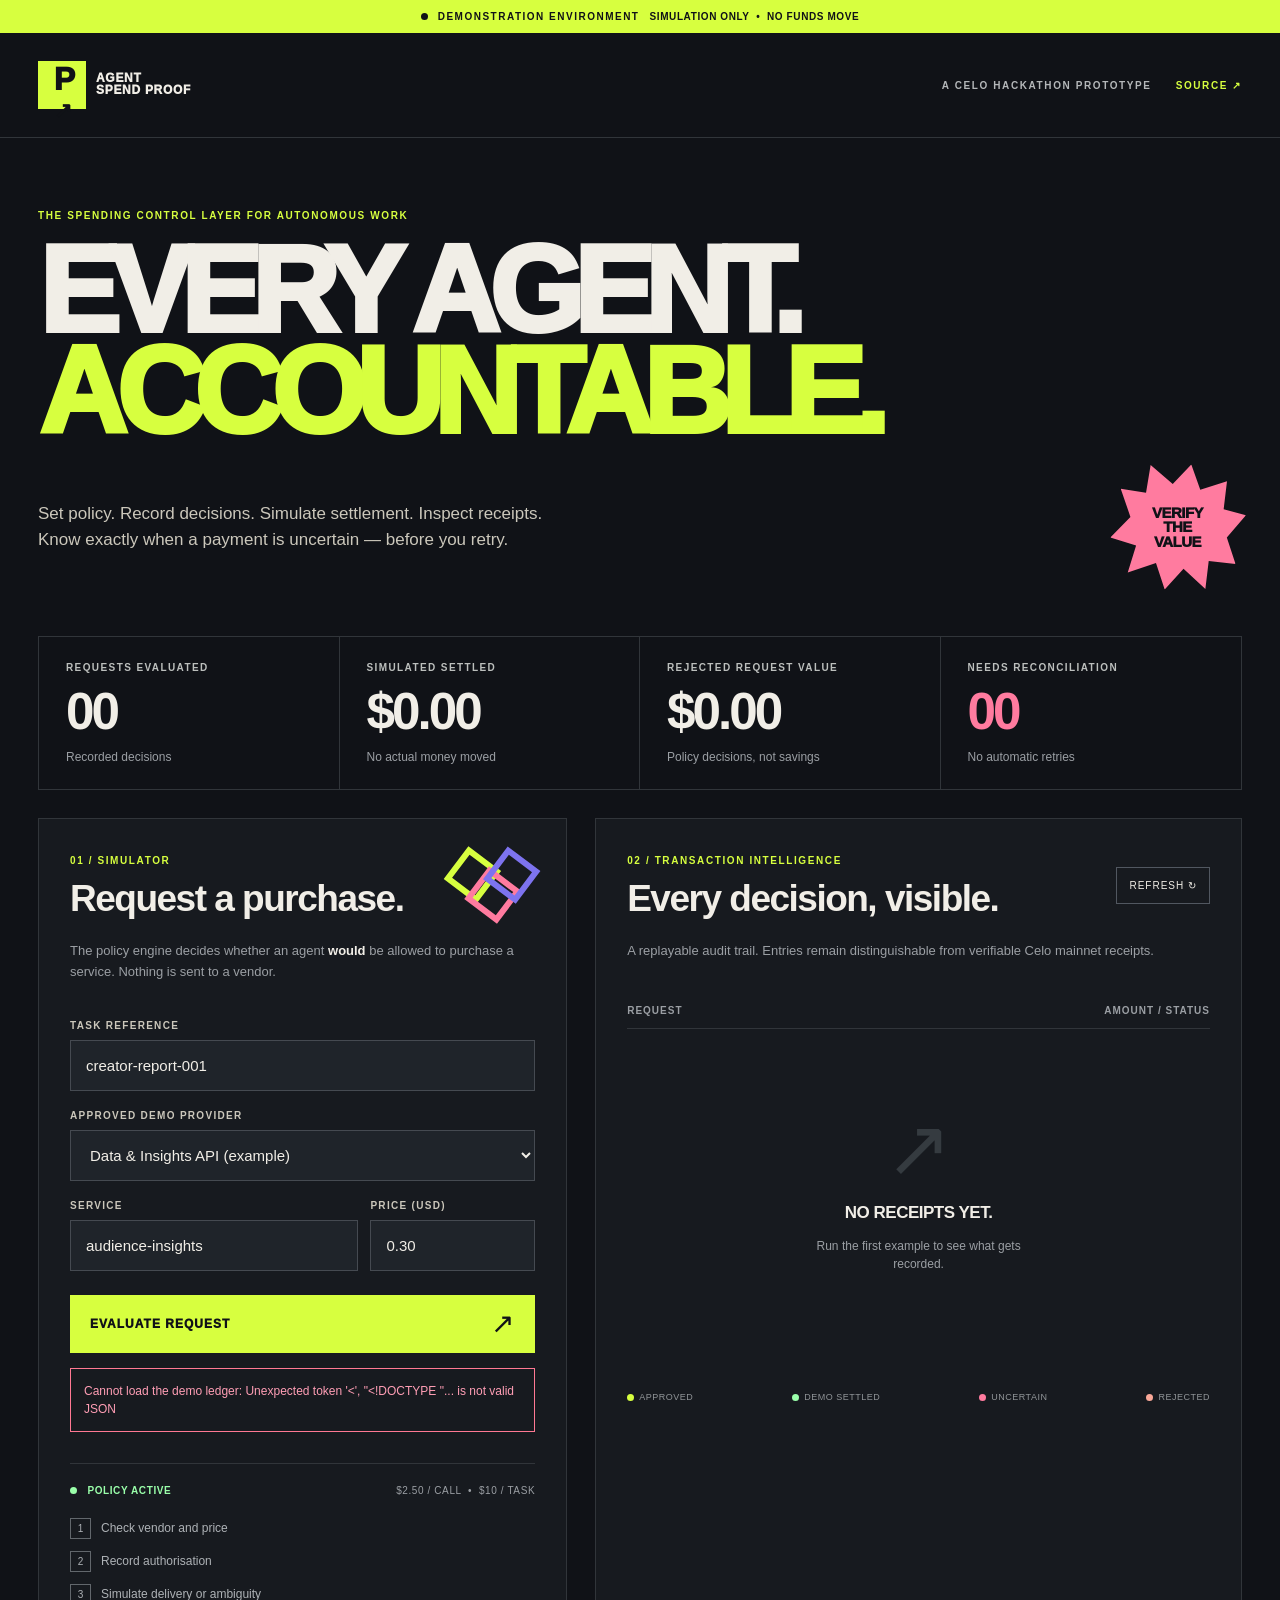
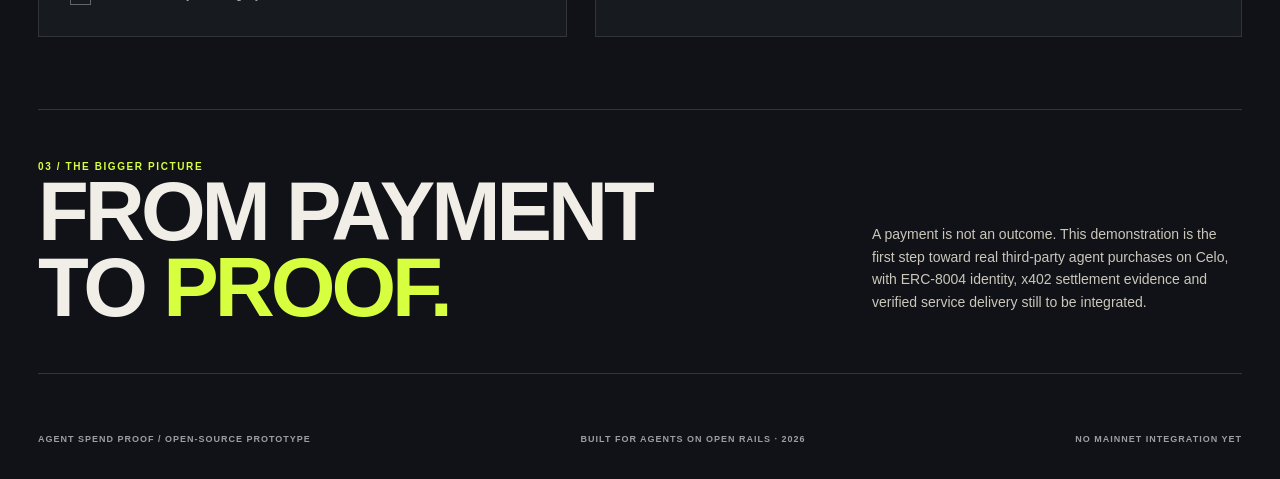
==== static/index.html @ cf3e27dc "Build simulation-only policy engine, auditable receipt ledger, and agent spend dashboard" ====
<!doctype html>
<html lang="en">
<head>
  <meta charset="utf-8" />
  <meta name="viewport" content="width=device-width, initial-scale=1" />
  <meta name="theme-color" content="#101217" />
  <title>Agent Spend Proof — Authorise. Settle. Verify.</title>
  <link rel="stylesheet" href="/static/style.css" />
</head>
<body>
  <div class="stage">
    <div class="mode-strip"><span class="dot"></span> DEMONSTRATION ENVIRONMENT <span class="mode-arrow">SIMULATION ONLY &nbsp;•&nbsp; NO FUNDS MOVE</span></div>
    <header class="topbar wrap">
      <a class="brand" href="/" aria-label="Agent Spend Proof home"><span class="logo">P<span>↗</span></span><span class="brand-words">AGENT<br>SPEND PROOF</span></a>
      <div class="header-right"><span class="tag">A CELO HACKATHON PROTOTYPE</span><a class="github" href="https://github.com/LLoliwe/agent-spend-proof" target="_blank" rel="noopener">SOURCE ↗</a></div>
    </header>
    <main class="wrap">
      <section class="intro">
        <div class="eyebrow">THE SPENDING CONTROL LAYER FOR AUTONOMOUS WORK</div>
        <h1>EVERY AGENT.<br><em>ACCOUNTABLE.</em></h1>
        <div class="intro-bottom"><p>Set policy. Record decisions. Simulate settlement. Inspect receipts. Know exactly when a payment is uncertain — before you retry.</p><div class="burst" aria-hidden="true"><span>VERIFY<br>THE<br>VALUE</span></div></div>
      </section>
      <section class="metrics" aria-label="Demonstration metrics">
        <article class="metric"><span class="metric-label">REQUESTS EVALUATED</span><strong id="m-count">00</strong><span class="metric-foot">Recorded decisions</span></article>
        <article class="metric"><span class="metric-label">SIMULATED SETTLED</span><strong id="m-spend">$0.00</strong><span class="metric-foot">No actual money moved</span></article>
        <article class="metric"><span class="metric-label">REJECTED REQUEST VALUE</span><strong id="m-rejected">$0.00</strong><span class="metric-foot">Policy decisions, not savings</span></article>
        <article class="metric attention"><span class="metric-label">NEEDS RECONCILIATION</span><strong id="m-uncertain">00</strong><span class="metric-foot">No automatic retries</span></article>
      </section>
      <div class="workspace">
        <section class="compose panel">
          <div class="panel-heading"><div><span class="kicker">01 / SIMULATOR</span><h2>Request a purchase.</h2></div><div class="illustration" aria-hidden="true"><i></i><i></i><i></i></div></div>
          <p class="panel-copy">The policy engine decides whether an agent <strong>would</strong> be allowed to purchase a service. Nothing is sent to a vendor.</p>
          <form id="intent-form" autocomplete="off">
            <label for="task">TASK REFERENCE</label><input id="task" name="task" required maxlength="64" value="creator-report-001" pattern="[A-Za-z0-9_.:-]+" />
            <label for="merchant">APPROVED DEMO PROVIDER</label>
            <select id="merchant" name="merchant"><option value="https://data.example.org">Data & Insights API (example)</option><option value="https://browser.example.org">Browser Tool (example)</option><option value="https://api.example.org">Compute API (example)</option><option value="https://unsafe.example.com">Unapproved Provider (test rejection)</option></select>
            <div class="duo"><div><label for="service">SERVICE</label><input id="service" name="service" maxlength="80" value="audience-insights" required /></div><div><label for="amount">PRICE (USD)</label><input id="amount" name="amount" type="number" min="0.01" max="100.00" step="0.01" value="0.30" required /></div></div>
            <button class="primary" type="submit">EVALUATE REQUEST <span>↗</span></button>
          </form>
          <div id="notice" role="status" aria-live="polite" class="notice is-hidden"></div>
          <div class="policy-meta"><div><span class="policy-pip"></span> POLICY ACTIVE</div><span>$2.50 / CALL &nbsp;•&nbsp; $10 / TASK</span></div>
          <div class="steps"><div class="step"><span>1</span> Check vendor and price</div><div class="step"><span>2</span> Record authorisation</div><div class="step"><span>3</span> Simulate delivery or ambiguity</div></div>
        </section>
        <section class="activity panel">
          <div class="panel-heading"><div><span class="kicker">02 / TRANSACTION INTELLIGENCE</span><h2>Every decision, visible.</h2></div><button id="refresh" class="subtle" type="button" aria-label="Refresh ledger">REFRESH ↻</button></div>
          <p class="panel-copy">A replayable audit trail. Entries remain distinguishable from verifiable Celo mainnet receipts.</p>
          <div class="ledger-titles"><span>REQUEST</span><span>AMOUNT / STATUS</span></div>
          <div id="ledger" aria-live="polite"><div class="empty"><div class="empty-mark">↗</div><strong>NO RECEIPTS YET.</strong><span>Run the first example to see what gets recorded.</span></div></div>
          <div class="legend"><span><i class="legend-dot approved"></i> APPROVED</span><span><i class="legend-dot settled"></i> DEMO SETTLED</span><span><i class="legend-dot uncertain"></i> UNCERTAIN</span><span><i class="legend-dot rejected"></i> REJECTED</span></div>
        </section>
      </div>
      <section class="close"><div><span class="eyebrow">03 / THE BIGGER PICTURE</span><h2>FROM PAYMENT<br>TO <em>PROOF.</em></h2></div><p>A payment is not an outcome. This demonstration is the first step toward real third-party agent purchases on Celo, with ERC-8004 identity, x402 settlement evidence and verified service delivery still to be integrated.</p></section>
    </main>
    <footer class="wrap"><div>AGENT SPEND PROOF / OPEN-SOURCE PROTOTYPE</div><div>BUILT FOR AGENTS ON OPEN RAILS · 2026</div><div>NO MAINNET INTEGRATION YET</div></footer>
  </div>
  <dialog id="detail"><div class="dialog-top"><span class="kicker">EVENT RECORD / SIMULATED</span><button id="close-detail" type="button" aria-label="Close dialog">✕</button></div><h2 id="detail-title">Request receipt</h2><div id="detail-body"></div><div id="detail-actions"></div></dialog>
  <script src="/static/app.js"></script>
</body>
</html>
---- static/style.css ----
:root{--ink:#101217;--cream:#f1eee7;--soft:#cbc7bb;--acid:#d7ff3f;--line:#31353a;--muted:#9b9fa4;--pink:#ff7b9f;--good:#9affaa}*{box-sizing:border-box}html{scroll-behavior:smooth}body{margin:0;background:var(--ink);color:var(--cream);font-family:Arial,Helvetica,sans-serif;-webkit-font-smoothing:antialiased}button,input,select{font:inherit}button{cursor:pointer}.wrap{max-width:1300px;margin:auto;padding-left:38px;padding-right:38px}.stage{overflow:hidden}.mode-strip{height:33px;background:var(--acid);color:var(--ink);display:flex;gap:10px;align-items:center;justify-content:center;font-weight:900;letter-spacing:1.5px;font-size:10px}.mode-strip .dot{height:7px;width:7px;background:var(--ink);border-radius:50%}.mode-arrow{font-weight:600;letter-spacing:.6px}.topbar{display:flex;justify-content:space-between;align-items:center;padding-top:28px;padding-bottom:28px;border-bottom:1px solid var(--line)}.brand{display:flex;align-items:center;gap:10px;color:inherit;text-decoration:none}.logo{display:grid;place-items:center;position:relative;width:48px;height:48px;background:var(--acid);color:var(--ink);font-weight:1000;font-size:32px;letter-spacing:-5px}.logo span{font-size:22px;margin-left:-3px}.brand-words{font-size:12px;font-weight:1000;line-height:.98;letter-spacing:.7px}.header-right{display:flex;align-items:center;gap:24px}.tag,.github,.eyebrow,.kicker{font-size:10px;font-weight:900;letter-spacing:1.6px}.tag{color:#b4b7b9}.github{color:var(--acid);text-decoration:none}.intro{position:relative;padding:72px 0 45px}.eyebrow{color:var(--acid);margin-bottom:20px}.intro h1{font-size:clamp(64px,9.5vw,160px);line-height:.83;letter-spacing:-.085em;font-weight:1000;margin:0;max-width:1280px}.intro h1 em,.close h2 em{color:var(--acid);font-style:normal}.intro-bottom{display:flex;align-items:center;justify-content:space-between;padding-top:20px;min-height:140px}.intro-bottom p{max-width:535px;line-height:1.5;font-size:17px;color:var(--soft)}.burst{width:128px;height:128px;background:var(--pink);color:var(--ink);clip-path:polygon(50% 0%,61% 18%,80% 7%,82% 29%,100% 30%,89% 50%,100% 69%,79% 71%,81% 93%,61% 81%,50% 100%,39% 81%,19% 93%,21% 71%,0% 69%,12% 50%,0% 30%,20% 29%,19% 7%,39% 18%);display:grid;place-items:center;transform:rotate(12deg);flex-shrink:0}.burst span{font-size:15px;line-height:.95;letter-spacing:-.5px;text-align:center;font-weight:1000;transform:rotate(-12deg)}.metrics{display:grid;grid-template-columns:repeat(4,1fr);border:1px solid var(--line);margin-bottom:28px}.metric{min-width:0;padding:25px 27px;display:flex;flex-direction:column;gap:13px;border-right:1px solid var(--line)}.metric:last-child{border-right:0}.metric-label{font-size:10px;color:#bcbfbd;letter-spacing:1.4px;font-weight:900}.metric strong{font-size:clamp(33px,4vw,60px);line-height:1;letter-spacing:-3px}.metric-foot{font-size:12px;color:var(--muted)}.metric.attention strong{color:var(--pink)}.workspace{display:grid;grid-template-columns:.9fr 1.1fr;gap:28px}.panel{border:1px solid var(--line);padding:31px;background:#171a1f}.panel-heading{display:flex;align-items:center;justify-content:space-between;gap:15px}.kicker{color:var(--acid)}h2{margin:10px 0 0;letter-spacing:-1.5px;font-size:clamp(25px,3vw,37px)}.illustration{position:relative;height:70px;width:85px;transform:rotate(15deg)}.illustration i{display:block;position:absolute;width:41px;height:41px;border:6px solid var(--acid);transform:rotate(22deg)}.illustration i:nth-child(1){left:0;top:10px}.illustration i:nth-child(2){left:25px;top:24px;border-color:var(--pink)}.illustration i:nth-child(3){left:38px;top:0;border-color:#7d73ef}.panel-copy{color:var(--muted);font-size:13px;line-height:1.65;margin:20px 0 27px}.panel-copy strong{color:var(--cream)}form{display:flex;flex-direction:column;gap:9px}label{font-size:10px;letter-spacing:1.3px;color:var(--soft);font-weight:900;margin-top:10px}input,select{width:100%;height:51px;border:1px solid #454a51;background:#1f242a;border-radius:0;padding:0 15px;color:var(--cream);font-size:15px;outline:0}input:focus,select:focus{border-color:var(--acid)}.duo{display:grid;grid-template-columns:1.4fr .8fr;gap:12px}.duo>div{display:flex;flex-direction:column;gap:9px}.primary{height:58px;border:0;background:var(--acid);color:var(--ink);font-weight:1000;letter-spacing:1px;font-size:12px;display:flex;justify-content:space-between;align-items:center;padding:0 20px;margin-top:15px}.primary span{font-size:28px;font-weight:400}.primary:hover{filter:brightness(.9)}.policy-meta{display:flex;justify-content:space-between;gap:10px;border-top:1px solid var(--line);margin-top:31px;padding-top:21px;font-size:10px;letter-spacing:.6px;color:var(--muted)}.policy-meta>div{color:var(--good);font-weight:900}.policy-pip{display:inline-block;background:var(--good);height:7px;width:7px;border-radius:50%;margin-right:7px}.steps{margin-top:22px;display:grid;gap:12px}.step{font-size:12px;color:#aeb2b6;display:flex;align-items:center;gap:10px}.step span{height:21px;width:21px;border:1px solid #62676c;display:grid;place-items:center;font-size:10px}.subtle{border:1px solid #515760;background:transparent;color:var(--cream);font-size:10px;letter-spacing:1px;padding:12px}.ledger-titles{display:flex;justify-content:space-between;color:var(--muted);font-size:10px;font-weight:800;letter-spacing:1px;border-bottom:1px solid var(--line);padding:17px 0 12px}.empty{padding:80px 10px 95px;text-align:center;display:flex;align-items:center;flex-direction:column;gap:14px}.empty-mark{color:#353b40;font-size:80px;line-height:1}.empty strong{font-size:17px;letter-spacing:-.5px}.empty span{font-size:12px;max-width:220px;color:var(--muted);line-height:1.5}.entry{padding:15px 0;display:flex;justify-content:space-between;gap:12px;border-bottom:1px solid var(--line);width:100%;background:transparent;color:var(--cream);text-align:left;border-left:none;border-right:none;border-top:none}.entry:hover{background:#23272d}.entry-main{min-width:0;display:flex;flex-direction:column;gap:7px}.entry-task{font-size:13px;font-weight:900;max-width:200px;overflow:hidden;text-overflow:ellipsis;white-space:nowrap}.entry-vendor{font-size:11px;color:var(--muted);max-width:240px;overflow:hidden;text-overflow:ellipsis;white-space:nowrap}.entry-right{display:flex;flex-direction:column;align-items:flex-end;gap:7px;white-space:nowrap}.entry-amount{font-weight:900;font-size:14px}.entry-badge{font-size:9px;border:1px solid #646870;padding:4px 6px;letter-spacing:.4px}.entry-badge.settled{color:var(--good);border-color:#43644a}.entry-badge.uncertain{color:var(--pink);border-color:#89516a}.entry-badge.rejected{color:#f9a898;border-color:#875349}.entry-badge.approved{color:var(--acid);border-color:#71813a}.entry-badge.delivery_failed{color:#f9a898;border-color:#875349}.legend{display:flex;flex-wrap:wrap;justify-content:space-between;gap:10px;margin-top:24px}.legend>span{display:flex;align-items:center;gap:5px;color:#919598;font-size:9px;letter-spacing:.5px}.legend-dot{width:7px;height:7px;border-radius:50%;display:inline-block;background:#9aa0a6}.legend-dot.approved{background:var(--acid)}.legend-dot.settled{background:var(--good)}.legend-dot.uncertain{background:var(--pink)}.legend-dot.rejected{background:#f9a898}.close{margin-top:72px;margin-bottom:60px;padding:46px 0;border-top:1px solid var(--line);border-bottom:1px solid var(--line);display:flex;align-items:end;gap:60px;justify-content:space-between}.close h2{font-size:clamp(42px,6.5vw,88px);line-height:.92;margin:0;letter-spacing:-4px}.close p{font-size:14px;line-height:1.6;max-width:370px;color:var(--soft)}footer{color:var(--muted);font-size:9px;letter-spacing:1px;display:flex;justify-content:space-between;gap:25px;padding-bottom:35px;font-weight:800}.notice{padding:13px;border:1px solid #5f7281;margin-top:15px;font-size:12px;line-height:1.5}.notice.is-hidden{display:none}.notice.error{border-color:#ff7893;color:#ff9eb5}.notice.ok{border-color:var(--good);color:var(--good)}dialog{background:#171a1f;color:var(--cream);border:1px solid #5e6869;padding:30px;max-width:min(540px,95vw);width:100%;max-height:85vh;overflow:auto}dialog::backdrop{background:#050607dd}.dialog-top{display:flex;justify-content:space-between;align-items:center}.dialog-top button{background:transparent;border:0;font-size:24px;color:var(--cream)}.detail-row{display:flex;justify-content:space-between;gap:14px;padding:13px 0;border-bottom:1px solid var(--line);font-size:12px}.detail-row span:first-child{color:var(--muted)}.detail-row span:last-child{max-width:64%;text-align:right;overflow-wrap:anywhere}.event{border-left:2px solid var(--acid);padding:5px 0 10px 15px;margin:13px 0;font-size:12px;line-height:1.55}.event small{color:var(--muted)}.dialog-buttons{display:grid;gap:10px;margin-top:24px}.dialog-buttons button{background:var(--acid);border:0;padding:14px;color:var(--ink);font-size:12px;font-weight:900;text-align:left}.dialog-buttons button:nth-child(2){background:var(--pink)}.dialog-buttons button:nth-child(3){background:#a7a1f1}.dialog-buttons button:disabled{background:#45474c;color:#bcbcbc;cursor:not-allowed}@media(max-width:900px){.wrap{padding-left:22px;padding-right:22px}.workspace{grid-template-columns:1fr}.intro{padding-top:54px}.intro h1{font-size:clamp(58px,13vw,110px)}.metric{padding:16px}.metric strong{font-size:40px}.metrics{grid-template-columns:1fr 1fr}.metric:nth-child(2){border-right:0}.metric:nth-child(-n+2){border-bottom:1px solid var(--line)}}@media(max-width:530px){.mode-strip{font-size:8px}.mode-arrow{font-size:7px}.tag{display:none}.intro-bottom p{font-size:14px;max-width:250px}.burst{width:85px;height:85px}.burst span{font-size:11px}.metrics{margin-top:20px}.metric-label{font-size:9px}.metric-foot{font-size:10px}.metric strong{font-size:32px;letter-spacing:-1px}.panel{padding:20px}.close{align-items:start;flex-direction:column;gap:22px}.close h2{letter-spacing:-2px}footer{flex-direction:column;gap:8px}.duo{grid-template-columns:1fr 1fr}.legend{gap:12px}.policy-meta{flex-direction:column}}
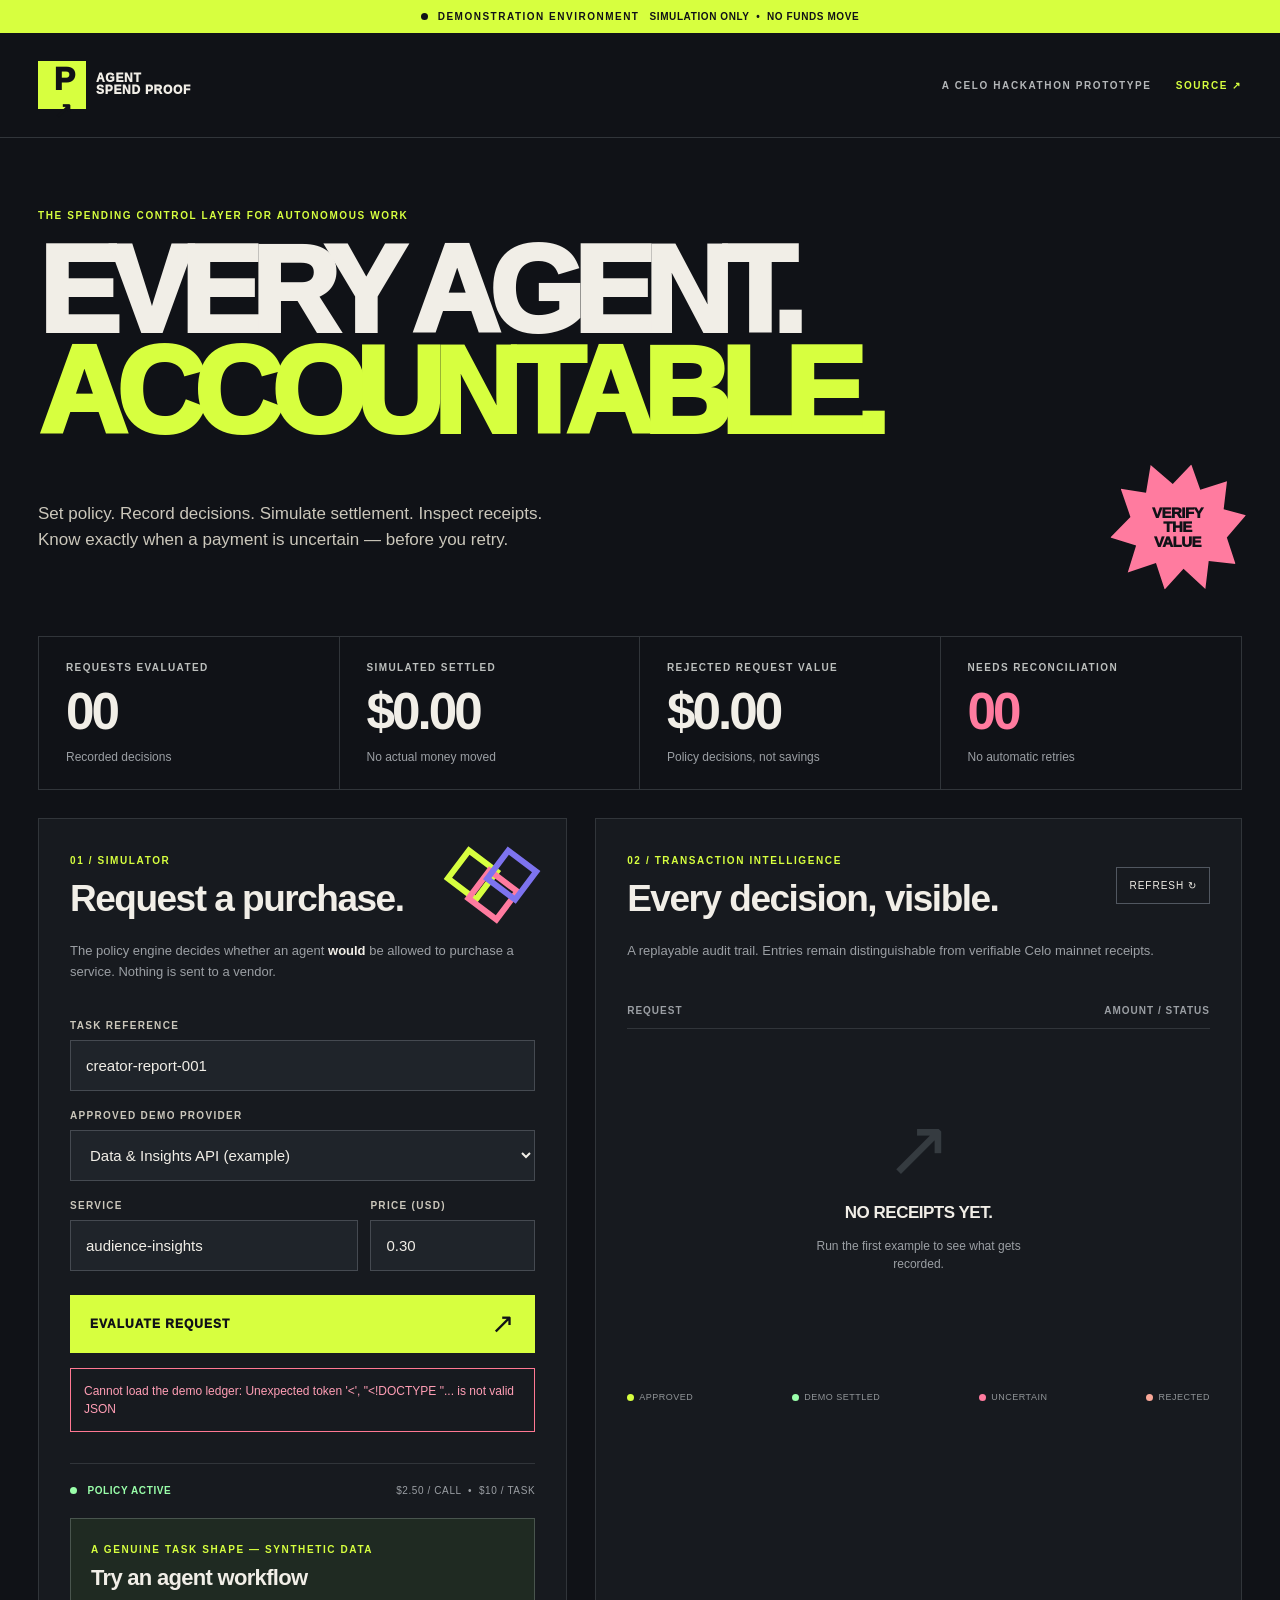
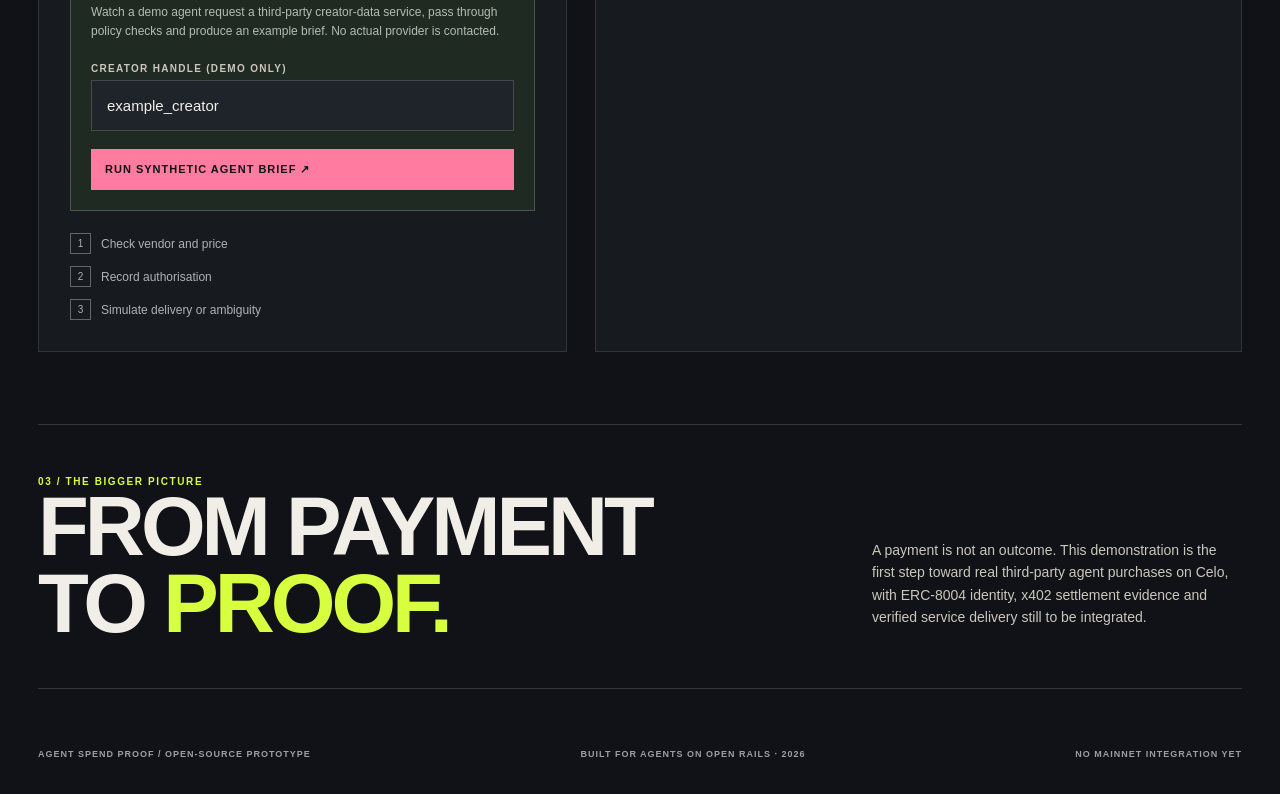
==== commit 8ae60a50: "Add synthetic creator research workflow and end-to-end demo tests" ====
--- a/static/index.html
+++ b/static/index.html
@@ -39,7 +39,7 @@
           </form>
           <div id="notice" role="status" aria-live="polite" class="notice is-hidden"></div>
           <div class="policy-meta"><div><span class="policy-pip"></span> POLICY ACTIVE</div><span>$2.50 / CALL &nbsp;•&nbsp; $10 / TASK</span></div>
-          <div class="steps"><div class="step"><span>1</span> Check vendor and price</div><div class="step"><span>2</span> Record authorisation</div><div class="step"><span>3</span> Simulate delivery or ambiguity</div></div>
+          <div class="demo-workflow"><span class="kicker">A GENUINE TASK SHAPE — SYNTHETIC DATA</span><h3>Try an agent workflow</h3><p>Watch a demo agent request a third-party creator-data service, pass through policy checks and produce an example brief. No actual provider is contacted.</p><form id="demo-form"><label for="creator-handle">CREATOR HANDLE (DEMO ONLY)</label><input id="creator-handle" value="example_creator" pattern="[A-Za-z0-9_.-]+" required maxlength="64" /><button class="secondary" type="submit">RUN SYNTHETIC AGENT BRIEF ↗</button></form><div id="demo-result" role="status" aria-live="polite"></div></div><div class="steps"><div class="step"><span>1</span> Check vendor and price</div><div class="step"><span>2</span> Record authorisation</div><div class="step"><span>3</span> Simulate delivery or ambiguity</div></div>
         </section>
         <section class="activity panel">
           <div class="panel-heading"><div><span class="kicker">02 / TRANSACTION INTELLIGENCE</span><h2>Every decision, visible.</h2></div><button id="refresh" class="subtle" type="button" aria-label="Refresh ledger">REFRESH ↻</button></div>
--- a/static/style.css
+++ b/static/style.css
@@ -1 +1,3 @@
 :root{--ink:#101217;--cream:#f1eee7;--soft:#cbc7bb;--acid:#d7ff3f;--line:#31353a;--muted:#9b9fa4;--pink:#ff7b9f;--good:#9affaa}*{box-sizing:border-box}html{scroll-behavior:smooth}body{margin:0;background:var(--ink);color:var(--cream);font-family:Arial,Helvetica,sans-serif;-webkit-font-smoothing:antialiased}button,input,select{font:inherit}button{cursor:pointer}.wrap{max-width:1300px;margin:auto;padding-left:38px;padding-right:38px}.stage{overflow:hidden}.mode-strip{height:33px;background:var(--acid);color:var(--ink);display:flex;gap:10px;align-items:center;justify-content:center;font-weight:900;letter-spacing:1.5px;font-size:10px}.mode-strip .dot{height:7px;width:7px;background:var(--ink);border-radius:50%}.mode-arrow{font-weight:600;letter-spacing:.6px}.topbar{display:flex;justify-content:space-between;align-items:center;padding-top:28px;padding-bottom:28px;border-bottom:1px solid var(--line)}.brand{display:flex;align-items:center;gap:10px;color:inherit;text-decoration:none}.logo{display:grid;place-items:center;position:relative;width:48px;height:48px;background:var(--acid);color:var(--ink);font-weight:1000;font-size:32px;letter-spacing:-5px}.logo span{font-size:22px;margin-left:-3px}.brand-words{font-size:12px;font-weight:1000;line-height:.98;letter-spacing:.7px}.header-right{display:flex;align-items:center;gap:24px}.tag,.github,.eyebrow,.kicker{font-size:10px;font-weight:900;letter-spacing:1.6px}.tag{color:#b4b7b9}.github{color:var(--acid);text-decoration:none}.intro{position:relative;padding:72px 0 45px}.eyebrow{color:var(--acid);margin-bottom:20px}.intro h1{font-size:clamp(64px,9.5vw,160px);line-height:.83;letter-spacing:-.085em;font-weight:1000;margin:0;max-width:1280px}.intro h1 em,.close h2 em{color:var(--acid);font-style:normal}.intro-bottom{display:flex;align-items:center;justify-content:space-between;padding-top:20px;min-height:140px}.intro-bottom p{max-width:535px;line-height:1.5;font-size:17px;color:var(--soft)}.burst{width:128px;height:128px;background:var(--pink);color:var(--ink);clip-path:polygon(50% 0%,61% 18%,80% 7%,82% 29%,100% 30%,89% 50%,100% 69%,79% 71%,81% 93%,61% 81%,50% 100%,39% 81%,19% 93%,21% 71%,0% 69%,12% 50%,0% 30%,20% 29%,19% 7%,39% 18%);display:grid;place-items:center;transform:rotate(12deg);flex-shrink:0}.burst span{font-size:15px;line-height:.95;letter-spacing:-.5px;text-align:center;font-weight:1000;transform:rotate(-12deg)}.metrics{display:grid;grid-template-columns:repeat(4,1fr);border:1px solid var(--line);margin-bottom:28px}.metric{min-width:0;padding:25px 27px;display:flex;flex-direction:column;gap:13px;border-right:1px solid var(--line)}.metric:last-child{border-right:0}.metric-label{font-size:10px;color:#bcbfbd;letter-spacing:1.4px;font-weight:900}.metric strong{font-size:clamp(33px,4vw,60px);line-height:1;letter-spacing:-3px}.metric-foot{font-size:12px;color:var(--muted)}.metric.attention strong{color:var(--pink)}.workspace{display:grid;grid-template-columns:.9fr 1.1fr;gap:28px}.panel{border:1px solid var(--line);padding:31px;background:#171a1f}.panel-heading{display:flex;align-items:center;justify-content:space-between;gap:15px}.kicker{color:var(--acid)}h2{margin:10px 0 0;letter-spacing:-1.5px;font-size:clamp(25px,3vw,37px)}.illustration{position:relative;height:70px;width:85px;transform:rotate(15deg)}.illustration i{display:block;position:absolute;width:41px;height:41px;border:6px solid var(--acid);transform:rotate(22deg)}.illustration i:nth-child(1){left:0;top:10px}.illustration i:nth-child(2){left:25px;top:24px;border-color:var(--pink)}.illustration i:nth-child(3){left:38px;top:0;border-color:#7d73ef}.panel-copy{color:var(--muted);font-size:13px;line-height:1.65;margin:20px 0 27px}.panel-copy strong{color:var(--cream)}form{display:flex;flex-direction:column;gap:9px}label{font-size:10px;letter-spacing:1.3px;color:var(--soft);font-weight:900;margin-top:10px}input,select{width:100%;height:51px;border:1px solid #454a51;background:#1f242a;border-radius:0;padding:0 15px;color:var(--cream);font-size:15px;outline:0}input:focus,select:focus{border-color:var(--acid)}.duo{display:grid;grid-template-columns:1.4fr .8fr;gap:12px}.duo>div{display:flex;flex-direction:column;gap:9px}.primary{height:58px;border:0;background:var(--acid);color:var(--ink);font-weight:1000;letter-spacing:1px;font-size:12px;display:flex;justify-content:space-between;align-items:center;padding:0 20px;margin-top:15px}.primary span{font-size:28px;font-weight:400}.primary:hover{filter:brightness(.9)}.policy-meta{display:flex;justify-content:space-between;gap:10px;border-top:1px solid var(--line);margin-top:31px;padding-top:21px;font-size:10px;letter-spacing:.6px;color:var(--muted)}.policy-meta>div{color:var(--good);font-weight:900}.policy-pip{display:inline-block;background:var(--good);height:7px;width:7px;border-radius:50%;margin-right:7px}.steps{margin-top:22px;display:grid;gap:12px}.step{font-size:12px;color:#aeb2b6;display:flex;align-items:center;gap:10px}.step span{height:21px;width:21px;border:1px solid #62676c;display:grid;place-items:center;font-size:10px}.subtle{border:1px solid #515760;background:transparent;color:var(--cream);font-size:10px;letter-spacing:1px;padding:12px}.ledger-titles{display:flex;justify-content:space-between;color:var(--muted);font-size:10px;font-weight:800;letter-spacing:1px;border-bottom:1px solid var(--line);padding:17px 0 12px}.empty{padding:80px 10px 95px;text-align:center;display:flex;align-items:center;flex-direction:column;gap:14px}.empty-mark{color:#353b40;font-size:80px;line-height:1}.empty strong{font-size:17px;letter-spacing:-.5px}.empty span{font-size:12px;max-width:220px;color:var(--muted);line-height:1.5}.entry{padding:15px 0;display:flex;justify-content:space-between;gap:12px;border-bottom:1px solid var(--line);width:100%;background:transparent;color:var(--cream);text-align:left;border-left:none;border-right:none;border-top:none}.entry:hover{background:#23272d}.entry-main{min-width:0;display:flex;flex-direction:column;gap:7px}.entry-task{font-size:13px;font-weight:900;max-width:200px;overflow:hidden;text-overflow:ellipsis;white-space:nowrap}.entry-vendor{font-size:11px;color:var(--muted);max-width:240px;overflow:hidden;text-overflow:ellipsis;white-space:nowrap}.entry-right{display:flex;flex-direction:column;align-items:flex-end;gap:7px;white-space:nowrap}.entry-amount{font-weight:900;font-size:14px}.entry-badge{font-size:9px;border:1px solid #646870;padding:4px 6px;letter-spacing:.4px}.entry-badge.settled{color:var(--good);border-color:#43644a}.entry-badge.uncertain{color:var(--pink);border-color:#89516a}.entry-badge.rejected{color:#f9a898;border-color:#875349}.entry-badge.approved{color:var(--acid);border-color:#71813a}.entry-badge.delivery_failed{color:#f9a898;border-color:#875349}.legend{display:flex;flex-wrap:wrap;justify-content:space-between;gap:10px;margin-top:24px}.legend>span{display:flex;align-items:center;gap:5px;color:#919598;font-size:9px;letter-spacing:.5px}.legend-dot{width:7px;height:7px;border-radius:50%;display:inline-block;background:#9aa0a6}.legend-dot.approved{background:var(--acid)}.legend-dot.settled{background:var(--good)}.legend-dot.uncertain{background:var(--pink)}.legend-dot.rejected{background:#f9a898}.close{margin-top:72px;margin-bottom:60px;padding:46px 0;border-top:1px solid var(--line);border-bottom:1px solid var(--line);display:flex;align-items:end;gap:60px;justify-content:space-between}.close h2{font-size:clamp(42px,6.5vw,88px);line-height:.92;margin:0;letter-spacing:-4px}.close p{font-size:14px;line-height:1.6;max-width:370px;color:var(--soft)}footer{color:var(--muted);font-size:9px;letter-spacing:1px;display:flex;justify-content:space-between;gap:25px;padding-bottom:35px;font-weight:800}.notice{padding:13px;border:1px solid #5f7281;margin-top:15px;font-size:12px;line-height:1.5}.notice.is-hidden{display:none}.notice.error{border-color:#ff7893;color:#ff9eb5}.notice.ok{border-color:var(--good);color:var(--good)}dialog{background:#171a1f;color:var(--cream);border:1px solid #5e6869;padding:30px;max-width:min(540px,95vw);width:100%;max-height:85vh;overflow:auto}dialog::backdrop{background:#050607dd}.dialog-top{display:flex;justify-content:space-between;align-items:center}.dialog-top button{background:transparent;border:0;font-size:24px;color:var(--cream)}.detail-row{display:flex;justify-content:space-between;gap:14px;padding:13px 0;border-bottom:1px solid var(--line);font-size:12px}.detail-row span:first-child{color:var(--muted)}.detail-row span:last-child{max-width:64%;text-align:right;overflow-wrap:anywhere}.event{border-left:2px solid var(--acid);padding:5px 0 10px 15px;margin:13px 0;font-size:12px;line-height:1.55}.event small{color:var(--muted)}.dialog-buttons{display:grid;gap:10px;margin-top:24px}.dialog-buttons button{background:var(--acid);border:0;padding:14px;color:var(--ink);font-size:12px;font-weight:900;text-align:left}.dialog-buttons button:nth-child(2){background:var(--pink)}.dialog-buttons button:nth-child(3){background:#a7a1f1}.dialog-buttons button:disabled{background:#45474c;color:#bcbcbc;cursor:not-allowed}@media(max-width:900px){.wrap{padding-left:22px;padding-right:22px}.workspace{grid-template-columns:1fr}.intro{padding-top:54px}.intro h1{font-size:clamp(58px,13vw,110px)}.metric{padding:16px}.metric strong{font-size:40px}.metrics{grid-template-columns:1fr 1fr}.metric:nth-child(2){border-right:0}.metric:nth-child(-n+2){border-bottom:1px solid var(--line)}}@media(max-width:530px){.mode-strip{font-size:8px}.mode-arrow{font-size:7px}.tag{display:none}.intro-bottom p{font-size:14px;max-width:250px}.burst{width:85px;height:85px}.burst span{font-size:11px}.metrics{margin-top:20px}.metric-label{font-size:9px}.metric-foot{font-size:10px}.metric strong{font-size:32px;letter-spacing:-1px}.panel{padding:20px}.close{align-items:start;flex-direction:column;gap:22px}.close h2{letter-spacing:-2px}footer{flex-direction:column;gap:8px}.duo{grid-template-columns:1fr 1fr}.legend{gap:12px}.policy-meta{flex-direction:column}}
+
+.demo-workflow{border:1px solid #49554e;background:#1f2a22;padding:20px;margin-top:22px}.demo-workflow h3{font-size:22px;letter-spacing:-.7px;margin:8px 0}.demo-workflow p{font-size:12px;color:#b3bdb1;line-height:1.6}.demo-workflow label{display:block}.demo-workflow form{gap:6px}.secondary{margin-top:12px;background:var(--pink);color:var(--ink);border:0;padding:14px;font-size:11px;letter-spacing:1px;font-weight:900;text-align:left}.sample-report{padding:15px;margin-top:12px;border:1px solid #677369;font-size:12px;line-height:1.5}.sample-report strong{color:var(--acid)}
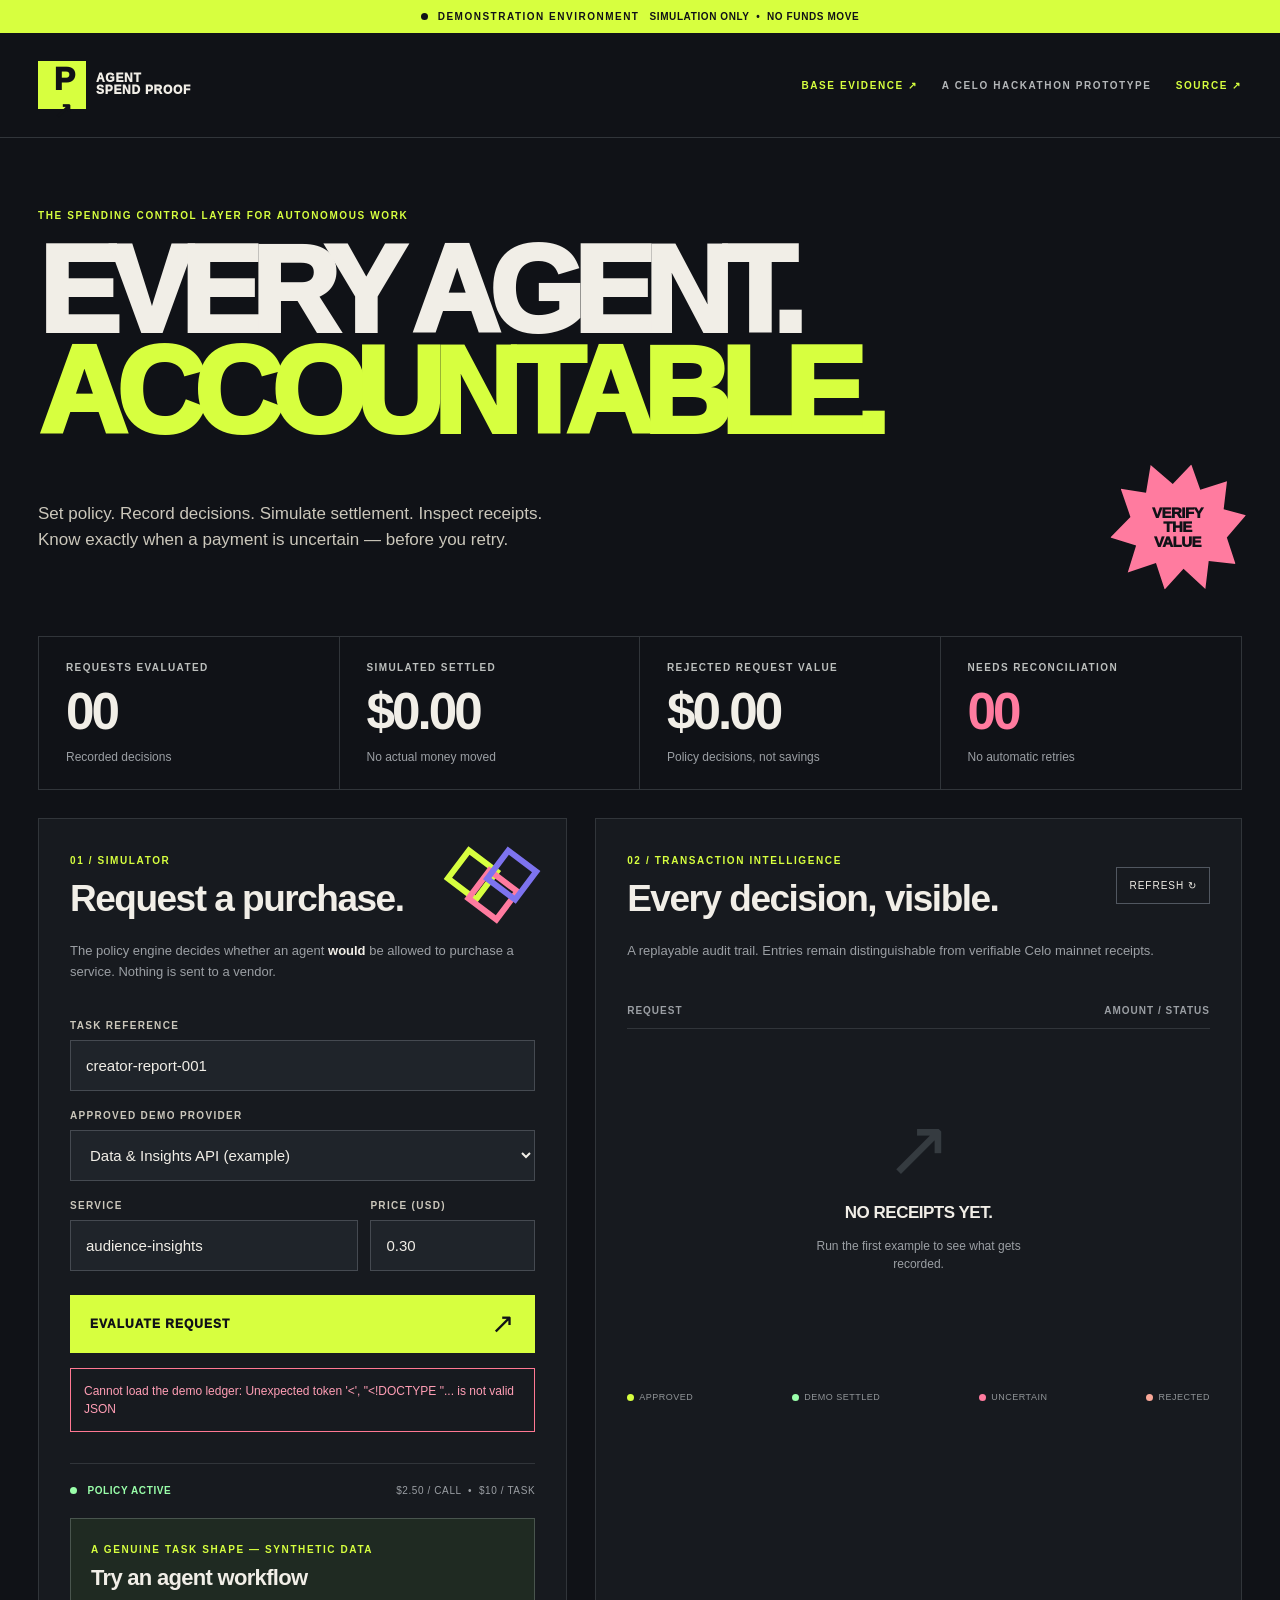
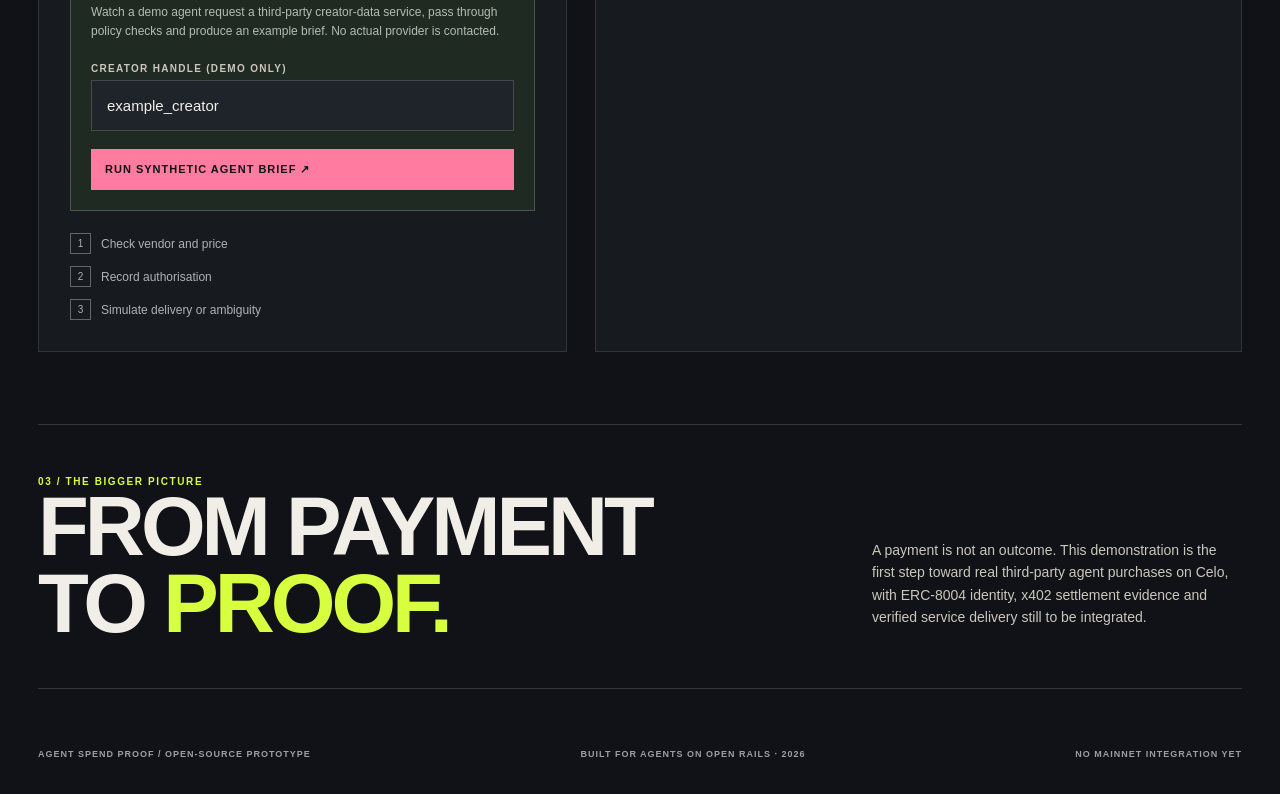
==== commit de14a0c0: "feat: add read-only Base quote and settlement evidence checks" ====
--- a/static/index.html
+++ b/static/index.html
@@ -12,7 +12,7 @@
     <div class="mode-strip"><span class="dot"></span> DEMONSTRATION ENVIRONMENT <span class="mode-arrow">SIMULATION ONLY &nbsp;•&nbsp; NO FUNDS MOVE</span></div>
     <header class="topbar wrap">
       <a class="brand" href="/" aria-label="Agent Spend Proof home"><span class="logo">P<span>↗</span></span><span class="brand-words">AGENT<br>SPEND PROOF</span></a>
-      <div class="header-right"><span class="tag">A CELO HACKATHON PROTOTYPE</span><a class="github" href="https://github.com/LLoliwe/agent-spend-proof" target="_blank" rel="noopener">SOURCE ↗</a></div>
+      <div class="header-right"><a class="github" href="/base">BASE EVIDENCE ↗</a><span class="tag">A CELO HACKATHON PROTOTYPE</span><a class="github" href="https://github.com/LLoliwe/agent-spend-proof" target="_blank" rel="noopener">SOURCE ↗</a></div>
     </header>
     <main class="wrap">
       <section class="intro">
